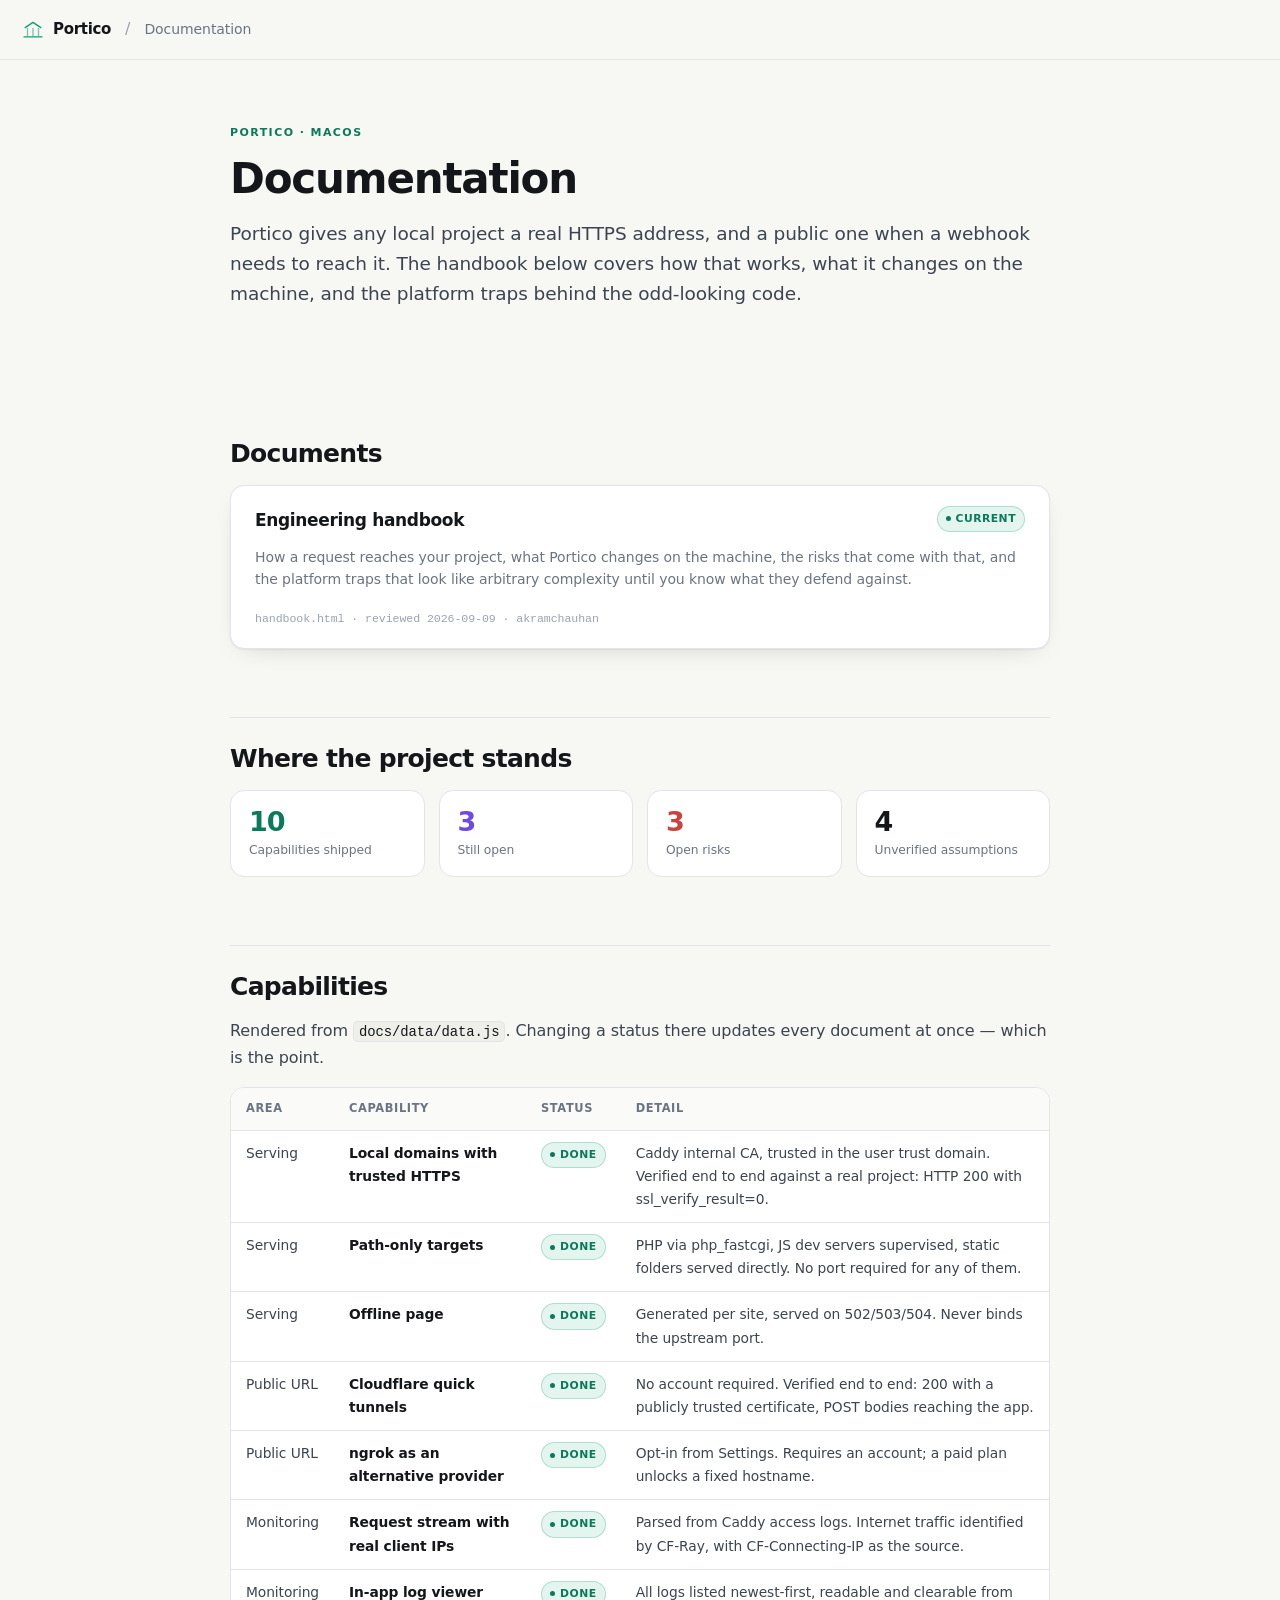
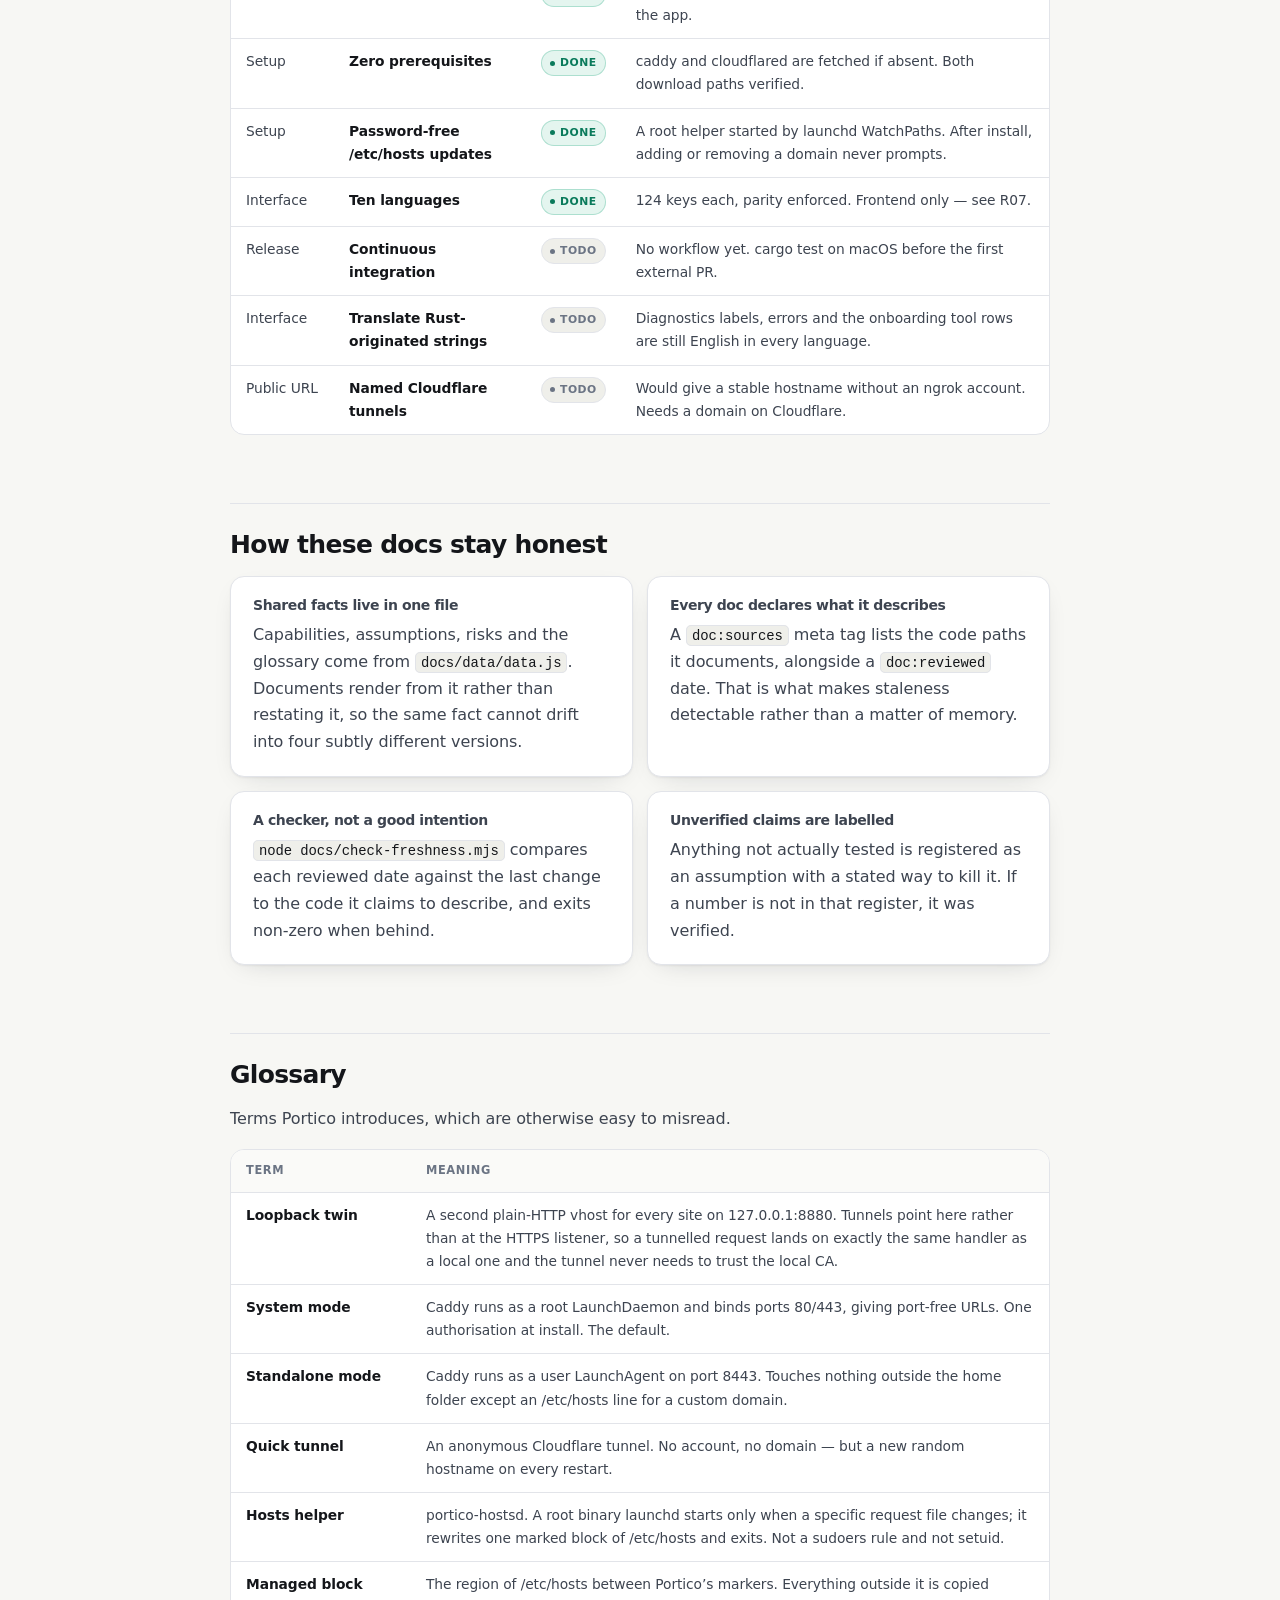
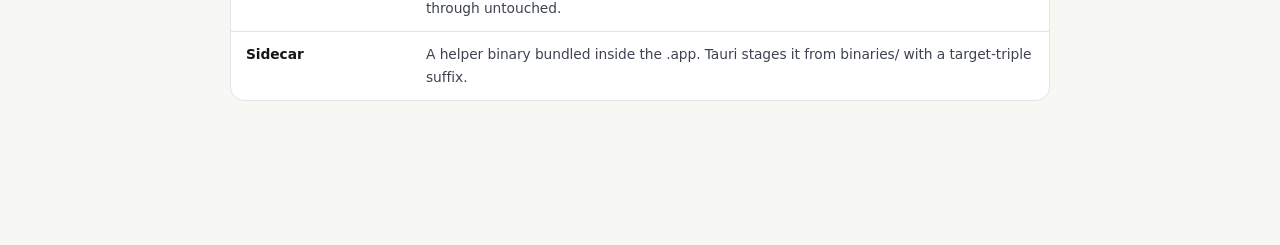
==== docs/index.html @ de944764 "initial commit" ====
<!doctype html>
<html lang="en">
<head>
<meta charset="utf-8">
<meta name="viewport" content="width=device-width, initial-scale=1">
<title>Portico — Documentation</title>
<meta name="doc:status"   content="Current">
<meta name="doc:reviewed" content="2026-09-09">
<meta name="doc:sources"  content="">
<link rel="stylesheet" href="assets/docs.css?v=0.1">
<style>
  .hub { max-width:900px; margin:0 auto; padding:0 40px 120px; }
  .hero { padding:64px 0 40px; }
  .doc-row { display:grid; grid-template-columns:1fr auto; gap:8px 24px; align-items:start;
    background:var(--surface); border:1px solid var(--border); border-radius:var(--radius);
    padding:20px 24px; margin-bottom:12px; text-decoration:none; box-shadow:var(--shadow); transition:.16s; }
  .doc-row:hover { border-color:var(--accent); transform:translateY(-1px); box-shadow:var(--shadow-l); }
  .doc-row .ttl { font-size:17px; font-weight:640; color:var(--ink); letter-spacing:-.02em; }
  .doc-row .bl { font-size:14px; color:var(--muted); margin-top:5px; line-height:1.55; grid-column:1/-1; }
  .doc-row .mt { font-size:11.6px; color:var(--faint); margin-top:10px; grid-column:1/-1; font-family:var(--mono); }
  @media (max-width:700px) { .hub { padding:0 20px 80px; } }
</style>
</head>
<body>

<header class="d-top">
  <a class="d-logo" href="index.html">
    <svg viewBox="0 0 32 32" fill="none" aria-hidden="true">
      <path d="M4 13 16 5l12 8" stroke="var(--accent)" stroke-width="2" stroke-linejoin="round"/>
      <path d="M8 13v12M16 13v12M24 13v12" stroke="var(--accent)" stroke-width="2" opacity=".55"/>
      <path d="M3 26h26" stroke="var(--accent)" stroke-width="2" stroke-linecap="round"/>
    </svg>
    Portico
  </a>
  <span class="sep">/</span><span class="doc-name">Documentation</span>
</header>

<div class="hub">
  <div class="hero">
    <div class="eyebrow">Portico · macOS</div>
    <h1>Documentation</h1>
    <p class="lede">Portico gives any local project a real HTTPS address, and a public one
    when a webhook needs to reach it. The handbook below covers how that works, what it
    changes on the machine, and the platform traps behind the odd-looking code.</p>
  </div>

  <h2 id="docs" style="border:none;padding-top:0">Documents</h2>
  <div id="docList"></div>

  <h2 id="status">Where the project stands</h2>
  <div class="grid c4">
    <div class="stat"><div class="n g" id="sDone">—</div><div class="l">Capabilities shipped</div></div>
    <div class="stat"><div class="n v" id="sTodo">—</div><div class="l">Still open</div></div>
    <div class="stat"><div class="n r" id="sRisk">—</div><div class="l">Open risks</div></div>
    <div class="stat"><div class="n" id="sAssume">—</div><div class="l">Unverified assumptions</div></div>
  </div>

  <h2 id="state">Capabilities</h2>
  <p>Rendered from <code>docs/data/data.js</code>. Changing a status there updates every
  document at once — which is the point.</p>
  <div class="t-scroll"><table id="featTable">
    <thead><tr><th>Area</th><th>Capability</th><th>Status</th><th>Detail</th></tr></thead>
    <tbody></tbody>
  </table></div>

  <h2 id="how">How these docs stay honest</h2>
  <div class="grid c2">
    <div class="d-card"><h4>Shared facts live in one file</h4>
      <p>Capabilities, assumptions, risks and the glossary come from
      <code>docs/data/data.js</code>. Documents render from it rather than restating it, so
      the same fact cannot drift into four subtly different versions.</p></div>
    <div class="d-card"><h4>Every doc declares what it describes</h4>
      <p>A <code>doc:sources</code> meta tag lists the code paths it documents, alongside a
      <code>doc:reviewed</code> date. That is what makes staleness detectable rather than a
      matter of memory.</p></div>
    <div class="d-card"><h4>A checker, not a good intention</h4>
      <p><code>node docs/check-freshness.mjs</code> compares each reviewed date against the
      last change to the code it claims to describe, and exits non-zero when behind.</p></div>
    <div class="d-card"><h4>Unverified claims are labelled</h4>
      <p>Anything not actually tested is registered as an assumption with a stated way to
      kill it. If a number is not in that register, it was verified.</p></div>
  </div>

  <h2 id="glossary">Glossary</h2>
  <p>Terms Portico introduces, which are otherwise easy to misread.</p>
  <div class="t-scroll"><table id="glossTable">
    <thead><tr><th style="width:180px">Term</th><th>Meaning</th></tr></thead>
    <tbody></tbody>
  </table></div>
</div>

<script src="data/data.js?v=0.1"></script>
<script src="assets/docs.js?v=0.1"></script>
<script>
window.DKInit = function () {
  var D = window.DOCS, S = { Draft:'amber', Current:'green', Superseded:'grey' };

  document.getElementById('docList').innerHTML = D.docs.map(function (d) {
    return '<a class="doc-row" href="' + d.file + '">' +
      '<div class="ttl">' + d.title + '</div>' +
      '<span class="badge ' + (S[d.status]||'grey') + ' dot">' + d.status + '</span>' +
      '<div class="bl">' + d.blurb + '</div>' +
      '<div class="mt">' + d.file + ' · reviewed ' + d.updated + ' · ' + d.owner + '</div></a>';
  }).join('');

  var FS = { done:'green', doing:'amber', todo:'grey', blocked:'red' };
  document.querySelector('#featTable tbody').innerHTML = D.features.map(function (f) {
    return '<tr><td>' + f.area + '</td><td><b>' + f.t + '</b></td>' +
      '<td><span class="badge ' + FS[f.s] + ' dot">' + f.s + '</span></td>' +
      '<td>' + f.d + '</td></tr>';
  }).join('');

  document.querySelector('#glossTable tbody').innerHTML = D.glossary.map(function (g) {
    return '<tr><td><b>' + g.t + '</b></td><td>' + g.d + '</td></tr>';
  }).join('');

  document.getElementById('sDone').textContent   = D.features.filter(function (f) { return f.s === 'done'; }).length;
  document.getElementById('sTodo').textContent   = D.features.filter(function (f) { return f.s !== 'done'; }).length;
  document.getElementById('sRisk').textContent   = D.risks.filter(function (r) { return r.status === 'Open'; }).length;
  document.getElementById('sAssume').textContent = D.assumptions.filter(function (a) { return /Unverified/i.test(a.confidence); }).length;
};
</script>
</body>
</html>
---- docs/assets/docs.css ----
/* ==========================================================================
   Living Docs — shared design system (light theme only)
   Rebrand by editing the --accent / --violet tokens below. Nothing else.
   Every document in docs/ inherits this. Author content, not CSS.
   ========================================================================== */

:root {
  color-scheme: light;
  --bg:        #F7F7F4;
  --bg-alt:    #EFEFEA;
  --surface:   #FFFFFF;
  --surface-2: #FAFAF8;
  --ink:       #14161A;
  --ink-2:     #3D4450;
  --muted:     #6B7484;
  --faint:     #9AA2B0;
  --border:    #E2E4E9;
  --border-2:  #CFD3DA;

  --accent:      #0E9E76;
  --accent-ink:  #0A7A5B;
  --accent-wash: #E4F5EF;
  --violet:      #6D4AE0;
  --violet-wash: #EDE8FD;
  --amber:       #B87A0B;
  --amber-wash:  #FBF0DA;
  --danger:      #C7443F;
  --danger-wash: #FBE7E6;
  --blue:        #2A6BC4;
  --blue-wash:   #E5EEFA;

  --c1: #0E9E76; --c2: #6D4AE0; --c3: #2A6BC4; --c4: #B87A0B;
  --c5: #C7443F; --c6: #0E8C99; --c7: #8A5A2B; --c8: #7A8290;

  --radius:   14px;
  --radius-s: 9px;
  --shadow:   0 1px 2px rgba(18,22,30,.05), 0 8px 26px -14px rgba(18,22,30,.22);
  --shadow-l: 0 2px 4px rgba(18,22,30,.05), 0 22px 50px -26px rgba(18,22,30,.32);

  --sans: -apple-system, BlinkMacSystemFont, "SF Pro Text", "Segoe UI", Inter, system-ui, sans-serif;
  --mono: "SF Mono", ui-monospace, "JetBrains Mono", Menlo, Consolas, monospace;

  --sidebar: 268px;
  --measure: 860px;
}

* { box-sizing: border-box; }
html { scroll-behavior: smooth; scroll-padding-top: 90px; -webkit-text-size-adjust: 100%; }
body {
  margin: 0; background: var(--bg); color: var(--ink);
  font-family: var(--sans); font-size: 16px; line-height: 1.68;
  -webkit-font-smoothing: antialiased; letter-spacing: -0.005em;
}
img, svg { max-width: 100%; }
a { color: var(--accent-ink); text-decoration-color: color-mix(in srgb, var(--accent) 40%, transparent); text-underline-offset: 3px; }
a:hover { text-decoration-color: var(--accent); }

/* ---------- Top bar ---------- */
.d-top {
  position: sticky; top: 0; z-index: 60;
  display: flex; align-items: center; gap: 14px;
  padding: 0 22px; height: 60px;
  background: color-mix(in srgb, var(--bg) 86%, transparent);
  backdrop-filter: saturate(180%) blur(14px);
  border-bottom: 1px solid var(--border);
}
.d-logo { display:flex; align-items:center; gap:9px; font-weight:650; letter-spacing:-.02em; font-size:15px; color:var(--ink); text-decoration:none; }
.d-logo svg { width: 22px; height: 22px; display:block; }
.d-top .sep { color: var(--faint); }
.d-top .doc-name { font-size: 14px; color: var(--muted); font-weight: 500; }
.d-top .spacer { flex: 1; }
.d-btn {
  font: inherit; font-size: 12.5px; font-weight: 550;
  padding: 6px 12px; border-radius: 8px; cursor: pointer;
  background: var(--surface); color: var(--ink-2);
  border: 1px solid var(--border); transition: .15s;
  display: inline-flex; align-items: center; gap: 6px;
}
.d-btn:hover { border-color: var(--border-2); color: var(--ink); }

/* ---------- Layout ---------- */
.d-shell { display: grid; grid-template-columns: var(--sidebar) minmax(0,1fr); align-items: start; }
.d-side {
  position: sticky; top: 60px; height: calc(100vh - 60px);
  overflow-y: auto; padding: 26px 14px 60px 22px;
  border-right: 1px solid var(--border);
}
.d-side .toc-h { font-size: 10.5px; font-weight: 700; letter-spacing: .1em; text-transform: uppercase; color: var(--faint); padding: 0 10px 10px; }
.d-side a {
  display: block; padding: 5px 10px; margin-bottom: 1px; border-radius: 7px;
  font-size: 13.2px; line-height: 1.45; color: var(--muted);
  text-decoration: none; border-left: 2px solid transparent; transition: .12s;
}
.d-side a:hover { color: var(--ink); background: var(--bg-alt); }
.d-side a.lvl-3 { padding-left: 22px; font-size: 12.6px; color: var(--faint); }
.d-side a.on { color: var(--accent-ink); background: var(--accent-wash); font-weight: 560; }
.d-main { padding: 0 40px 140px; min-width: 0; }
.d-wrap { max-width: var(--measure); margin: 0 auto; }

/* ---------- Typography ---------- */
h1, h2, h3, h4 { letter-spacing: -0.028em; line-height: 1.2; color: var(--ink); }
h1 { font-size: clamp(30px, 4vw, 42px); font-weight: 700; margin: 0 0 14px; }
h2 {
  font-size: 25px; font-weight: 660; margin: 68px 0 16px;
  padding-top: 26px; border-top: 1px solid var(--border);
}
h2:first-of-type { border-top: none; padding-top: 0; }
h3 { font-size: 17.5px; font-weight: 640; margin: 36px 0 10px; }
h4 { font-size: 14px; font-weight: 660; margin: 24px 0 8px; color: var(--ink-2); }
p { margin: 0 0 16px; color: var(--ink-2); }
ul, ol { margin: 0 0 16px; padding-left: 22px; color: var(--ink-2); }
li { margin-bottom: 7px; }
li::marker { color: var(--faint); }
strong { color: var(--ink); font-weight: 620; }
code {
  font-family: var(--mono); font-size: .87em; padding: 1.5px 5px;
  background: var(--bg-alt); border: 1px solid var(--border);
  border-radius: 5px; color: var(--ink);
}
pre {
  font-family: var(--mono); font-size: 12.6px; line-height: 1.6;
  background: var(--surface-2); border: 1px solid var(--border);
  border-radius: var(--radius-s); padding: 14px 16px; overflow-x: auto; margin: 0 0 20px;
}
pre code { background: none; border: none; padding: 0; font-size: inherit; }
.lede { font-size: 18.5px; line-height: 1.62; color: var(--ink-2); margin-bottom: 22px; }
.eyebrow { font-size: 11px; font-weight: 700; letter-spacing: .13em; text-transform: uppercase; color: var(--accent-ink); margin-bottom: 12px; }

/* ---------- Doc header ---------- */
.d-head { padding: 52px 0 30px; }
.d-meta { display: flex; flex-wrap: wrap; gap: 8px 20px; padding: 14px 0 0; margin-top: 22px; border-top: 1px solid var(--border); font-size: 12.5px; color: var(--muted); }
.d-meta b { color: var(--ink-2); font-weight: 560; }

/* ---------- Badges ---------- */
.badge {
  display: inline-flex; align-items: center; gap: 5px; vertical-align: middle;
  font-size: 10.8px; font-weight: 640; letter-spacing: .045em; text-transform: uppercase;
  padding: 3px 8px; border-radius: 100px; border: 1px solid transparent; white-space: nowrap;
}
.badge.dot::before { content:""; width:5px; height:5px; border-radius:50%; background: currentColor; }
.badge.green  { background: var(--accent-wash); color: var(--accent-ink); border-color: color-mix(in srgb, var(--accent) 26%, transparent); }
.badge.violet { background: var(--violet-wash); color: var(--violet); border-color: color-mix(in srgb, var(--violet) 26%, transparent); }
.badge.amber  { background: var(--amber-wash);  color: var(--amber);  border-color: color-mix(in srgb, var(--amber) 26%, transparent); }
.badge.red    { background: var(--danger-wash); color: var(--danger); border-color: color-mix(in srgb, var(--danger) 26%, transparent); }
.badge.blue   { background: var(--blue-wash);   color: var(--blue);   border-color: color-mix(in srgb, var(--blue) 26%, transparent); }
.badge.grey   { background: var(--bg-alt); color: var(--muted); border-color: var(--border); }

/* ---------- Cards & grids ---------- */
.d-card { background: var(--surface); border: 1px solid var(--border); border-radius: var(--radius); padding: 20px 22px; box-shadow: var(--shadow); }
.d-card h4 { margin-top: 0; }
.d-card > :last-child { margin-bottom: 0; }
.grid { display: grid; gap: 14px; margin: 0 0 22px; }
.grid.c2 { grid-template-columns: repeat(2, minmax(0,1fr)); }
.grid.c3 { grid-template-columns: repeat(3, minmax(0,1fr)); }
.grid.c4 { grid-template-columns: repeat(4, minmax(0,1fr)); }
@media (max-width: 1180px) { .grid.c4 { grid-template-columns: repeat(2,minmax(0,1fr)); } }
@media (max-width: 900px)  { .grid.c2, .grid.c3 { grid-template-columns: 1fr; } }

/* ---------- Stat tiles ---------- */
.stat { background: var(--surface); border: 1px solid var(--border); border-radius: var(--radius); padding: 16px 18px; }
.stat .n { font-size: 27px; font-weight: 680; letter-spacing: -.035em; line-height: 1.1; color: var(--ink); font-variant-numeric: tabular-nums; white-space: nowrap; }
.stat .n.g { color: var(--accent-ink); } .stat .n.v { color: var(--violet); } .stat .n.r { color: var(--danger); } .stat .n.a { color: var(--amber); }
.stat .l { font-size: 12.3px; color: var(--muted); margin-top: 5px; line-height: 1.45; }

/* ---------- Callouts ---------- */
.note {
  display: grid; grid-template-columns: 22px 1fr; gap: 12px;
  padding: 15px 18px; margin: 0 0 22px;
  border-radius: var(--radius-s); border: 1px solid var(--border);
  background: var(--surface-2); font-size: 14.6px;
}
.note > svg { width: 18px; height: 18px; margin-top: 3px; }
.note > div > :last-child { margin-bottom: 0; }
.note p { font-size: 14.6px; }
.note .t { font-weight: 640; color: var(--ink); display: block; margin-bottom: 3px; }
.note.info   { background: var(--blue-wash);   border-color: color-mix(in srgb, var(--blue) 24%, transparent);   color: var(--ink-2); }
.note.info > svg { color: var(--blue); }
.note.warn   { background: var(--amber-wash);  border-color: color-mix(in srgb, var(--amber) 26%, transparent); }
.note.warn > svg { color: var(--amber); }
.note.risk   { background: var(--danger-wash); border-color: color-mix(in srgb, var(--danger) 26%, transparent); }
.note.risk > svg { color: var(--danger); }
.note.good   { background: var(--accent-wash); border-color: color-mix(in srgb, var(--accent) 26%, transparent); }
.note.good > svg { color: var(--accent-ink); }
.note.assume { background: var(--violet-wash); border-color: color-mix(in srgb, var(--violet) 26%, transparent); }
.note.assume > svg { color: var(--violet); }

/* ---------- Tables ---------- */
.t-scroll { overflow-x: auto; margin: 0 0 24px; border: 1px solid var(--border); border-radius: var(--radius); background: var(--surface); }
table { border-collapse: collapse; width: 100%; font-size: 13.8px; }
thead th {
  text-align: left; font-weight: 640; font-size: 11.4px; letter-spacing: .055em;
  text-transform: uppercase; color: var(--muted); padding: 11px 15px;
  background: var(--surface-2); border-bottom: 1px solid var(--border); white-space: nowrap;
}
tbody td { padding: 11px 15px; border-bottom: 1px solid var(--border); color: var(--ink-2); vertical-align: top; }
tbody tr:last-child td { border-bottom: none; }
tbody tr:hover td { background: var(--surface-2); }
td.num, th.num { text-align: right; font-variant-numeric: tabular-nums; font-family: var(--mono); font-size: 12.6px; }
td b, th b { color: var(--ink); }
.yes { color: var(--accent-ink); font-weight: 640; }
.no  { color: var(--faint); }
.part{ color: var(--amber); font-weight: 560; }

/* ---------- Figures ---------- */
figure { margin: 0 0 26px; background: var(--surface); border: 1px solid var(--border); border-radius: var(--radius); padding: 22px; box-shadow: var(--shadow); }
figure > svg, figure > .fig-body > svg { display: block; width: 100%; height: auto; }
figcaption { margin-top: 16px; padding-top: 13px; border-top: 1px solid var(--border); font-size: 12.6px; color: var(--muted); line-height: 1.55; }
figcaption b { color: var(--ink-2); font-weight: 600; }
.fig-t { font-size: 13px; font-weight: 640; color: var(--ink); margin-bottom: 14px; letter-spacing: -.01em; }

/* ---------- Details / accordions ---------- */
details { background: var(--surface); border: 1px solid var(--border); border-radius: var(--radius-s); margin-bottom: 10px; overflow: hidden; }
details[open] { box-shadow: var(--shadow); }
summary { cursor: pointer; padding: 13px 18px; font-weight: 580; font-size: 14.4px; color: var(--ink); list-style: none; display: flex; align-items: center; gap: 10px; }
summary::-webkit-details-marker { display: none; }
summary::before { content: "›"; font-size: 17px; color: var(--faint); transition: transform .18s; display: inline-block; width: 10px; }
details[open] summary::before { transform: rotate(90deg); }
details[open] summary { border-bottom: 1px solid var(--border); background: var(--surface-2); }
.d-body { padding: 18px; }
.d-body > :last-child { margin-bottom: 0; }
summary .badge { margin-left: auto; }

/* ---------- Tabs ---------- */
.tabs { margin: 0 0 24px; }
.tabs-nav { display: flex; gap: 4px; border-bottom: 1px solid var(--border); margin-bottom: 20px; overflow-x: auto; }
.tabs-nav button {
  font: inherit; font-size: 13.4px; font-weight: 560; cursor: pointer;
  background: none; border: none; border-bottom: 2px solid transparent;
  padding: 9px 13px; color: var(--muted); white-space: nowrap; margin-bottom: -1px; transition: .14s;
}
.tabs-nav button:hover { color: var(--ink); }
.tabs-nav button[aria-selected="true"] { color: var(--accent-ink); border-bottom-color: var(--accent); }
.tab-panel[hidden] { display: none !important; }

/* ---------- Interactive controls ---------- */
.ctl { display: grid; grid-template-columns: 1fr auto; gap: 4px 14px; align-items: center; margin-bottom: 14px; }
.ctl label { font-size: 13px; color: var(--ink-2); font-weight: 550; }
.ctl output { font-family: var(--mono); font-size: 13px; font-weight: 600; color: var(--accent-ink); font-variant-numeric: tabular-nums; }
.ctl input[type=range] { grid-column: 1 / -1; width: 100%; accent-color: var(--accent); height: 20px; }

/* ---------- Misc ---------- */
.pill-row { display: flex; flex-wrap: wrap; gap: 7px; margin: 0 0 20px; }
.kv { display: grid; grid-template-columns: 155px 1fr; gap: 7px 16px; font-size: 14px; margin-bottom: 20px; }
.kv dt { color: var(--muted); font-size: 13px; }
.kv dd { margin: 0; color: var(--ink-2); }
hr { border: none; border-top: 1px solid var(--border); margin: 36px 0; }
.footnote { font-size: 12.6px; color: var(--muted); }
.anchor { color: var(--faint); text-decoration: none; opacity: 0; margin-left: 8px; font-weight: 400; }
h2:hover .anchor, h3:hover .anchor { opacity: 1; }

@media (max-width: 1000px) {
  .d-shell { grid-template-columns: 1fr; }
  .d-side { display: none; }
  .d-main { padding: 0 20px 100px; }
}

/* ---------- Print ---------- */
@media print {
  :root { --bg:#fff; --surface:#fff; --surface-2:#fff; --ink:#000; --ink-2:#222; }
  .d-top, .d-side, .d-btn { display: none !important; }
  .d-shell { grid-template-columns: 1fr; }
  .d-main { padding: 0; }
  h2 { page-break-after: avoid; break-after: avoid; }
  figure, .d-card, table { page-break-inside: avoid; break-inside: avoid; }
  details { border: none; } details > div { display: block !important; }
}
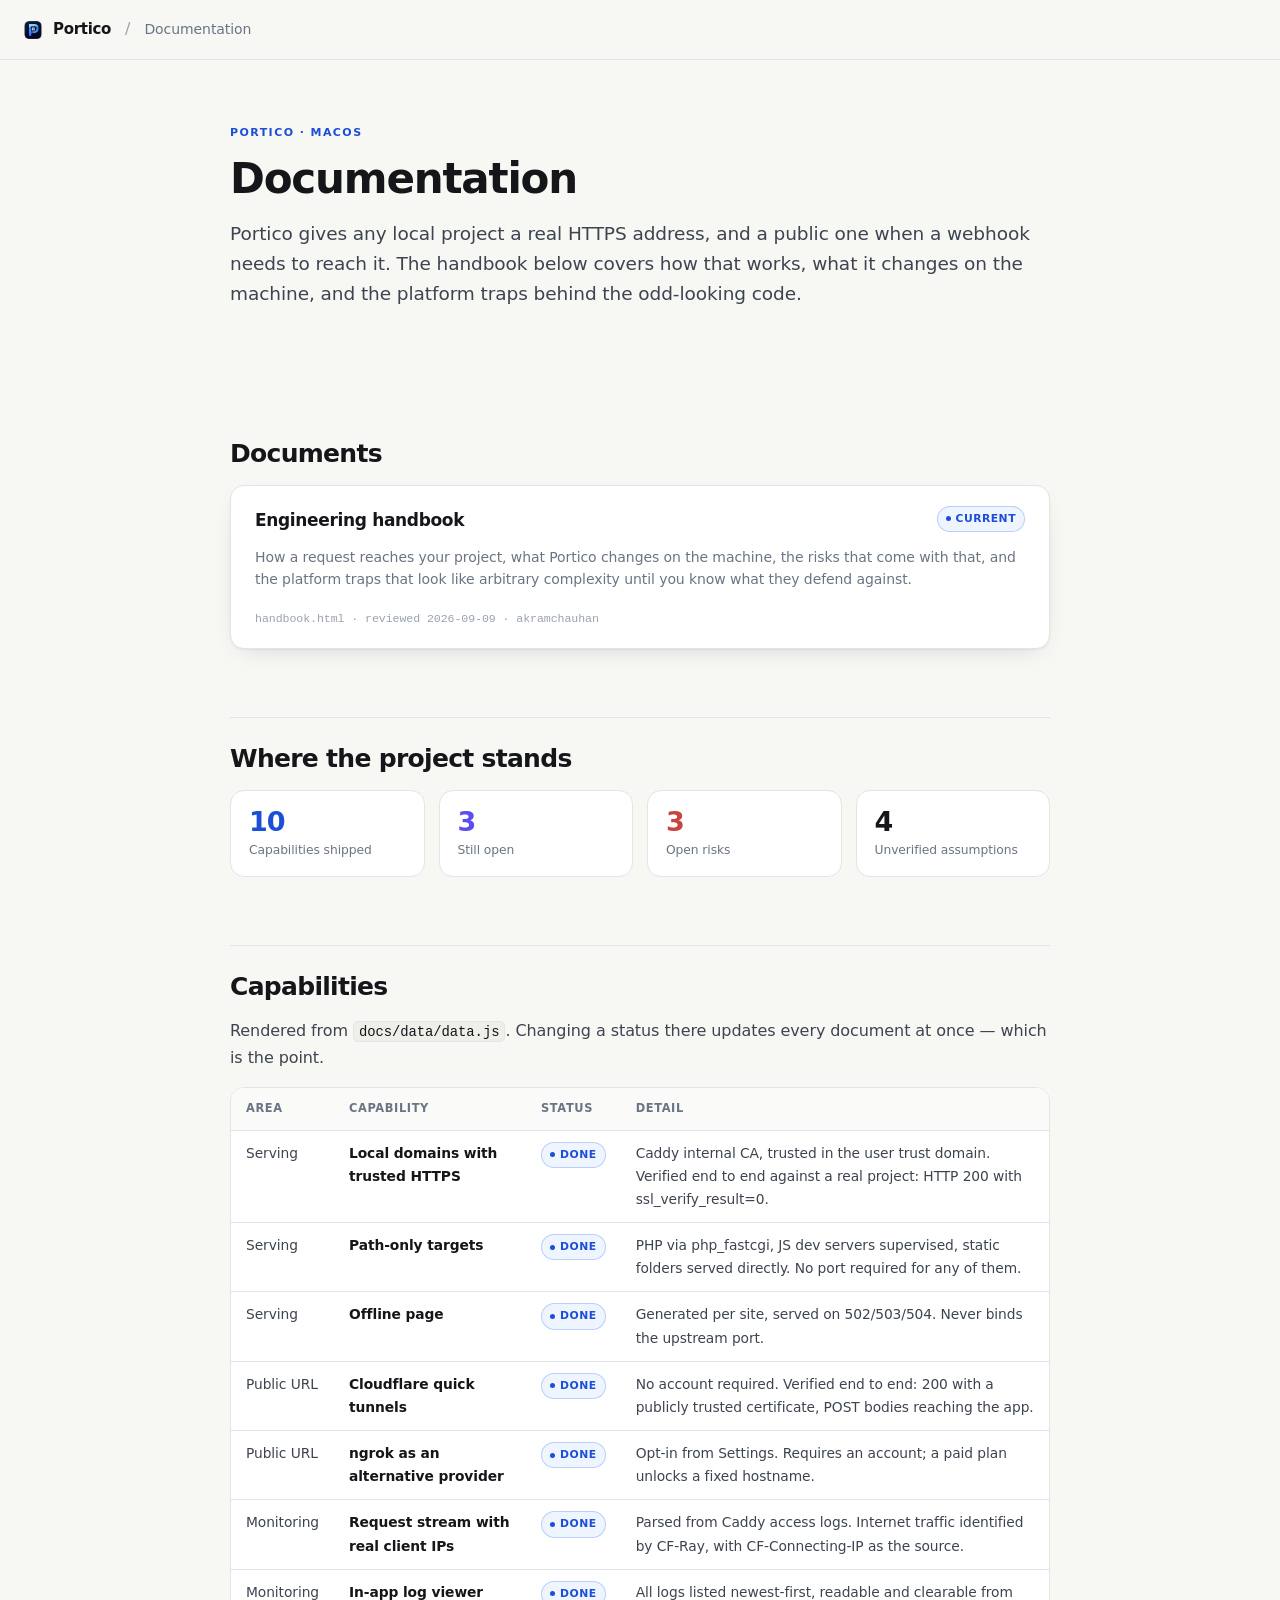
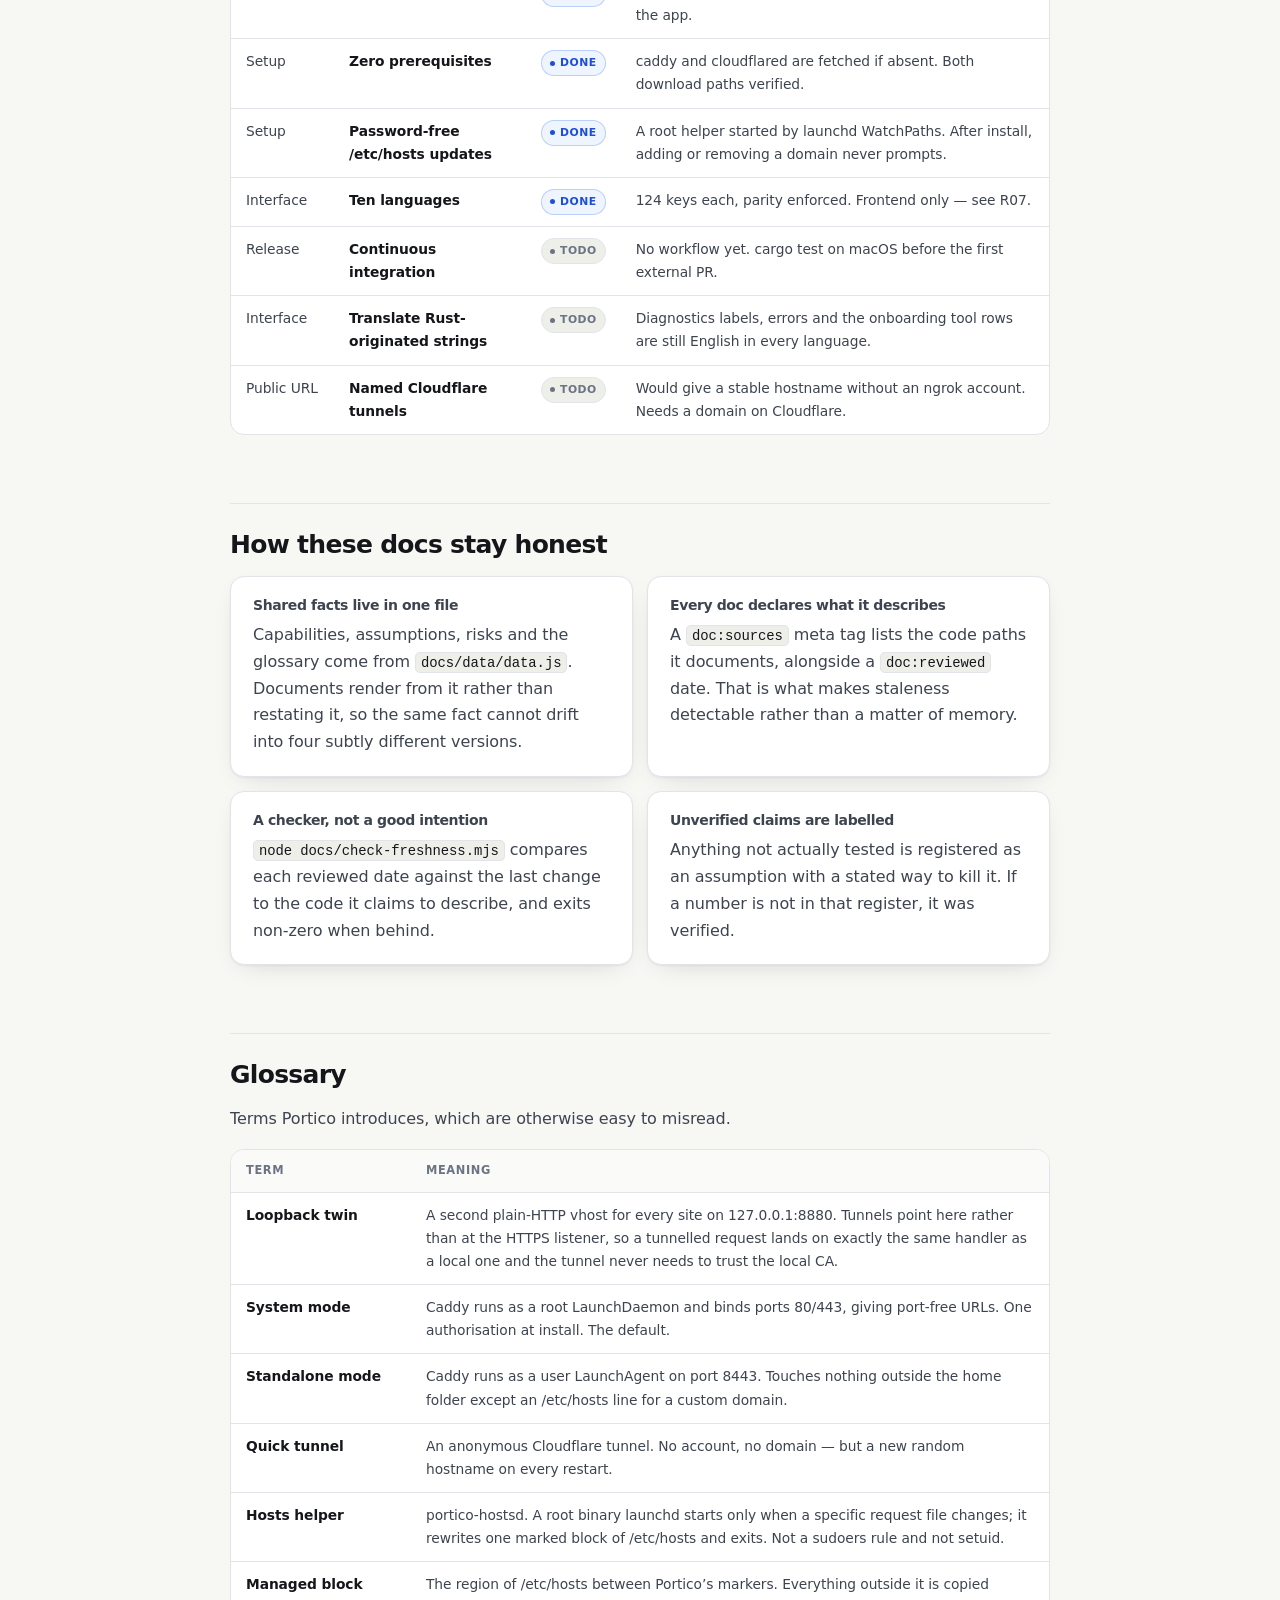
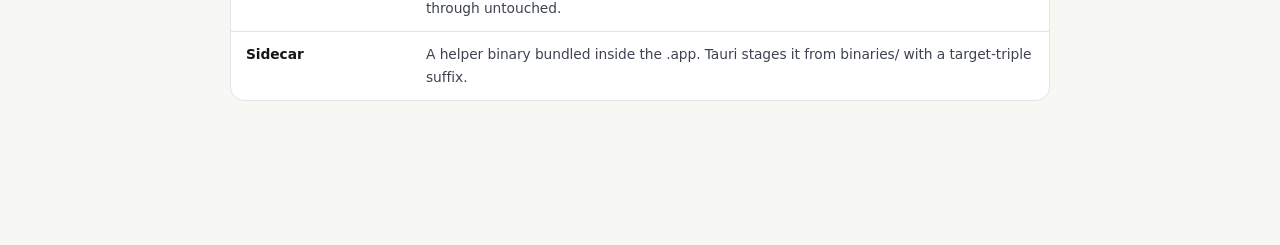
==== commit 5d65c4f4: "use new app icon" ====
--- a/docs/index.html
+++ b/docs/index.html
@@ -7,7 +7,7 @@
 <meta name="doc:status"   content="Current">
 <meta name="doc:reviewed" content="2026-09-09">
 <meta name="doc:sources"  content="">
-<link rel="stylesheet" href="assets/docs.css?v=0.1">
+<link rel="stylesheet" href="assets/docs.css?v=0.2">
 <style>
   .hub { max-width:900px; margin:0 auto; padding:0 40px 120px; }
   .hero { padding:64px 0 40px; }
@@ -25,11 +25,7 @@
 
 <header class="d-top">
   <a class="d-logo" href="index.html">
-    <svg viewBox="0 0 32 32" fill="none" aria-hidden="true">
-      <path d="M4 13 16 5l12 8" stroke="var(--accent)" stroke-width="2" stroke-linejoin="round"/>
-      <path d="M8 13v12M16 13v12M24 13v12" stroke="var(--accent)" stroke-width="2" opacity=".55"/>
-      <path d="M3 26h26" stroke="var(--accent)" stroke-width="2" stroke-linecap="round"/>
-    </svg>
+    <img src="assets/logo.png?v=0.2" alt="" width="22" height="22" style="display:block">
     Portico
   </a>
   <span class="sep">/</span><span class="doc-name">Documentation</span>
@@ -89,8 +85,8 @@
   </table></div>
 </div>
 
-<script src="data/data.js?v=0.1"></script>
-<script src="assets/docs.js?v=0.1"></script>
+<script src="data/data.js?v=0.2"></script>
+<script src="assets/docs.js?v=0.2"></script>
 <script>
 window.DKInit = function () {
   var D = window.DOCS, S = { Draft:'amber', Current:'green', Superseded:'grey' };
--- a/docs/assets/docs.css
+++ b/docs/assets/docs.css
@@ -17,11 +17,11 @@
   --border:    #E2E4E9;
   --border-2:  #CFD3DA;
 
-  --accent:      #0E9E76;
-  --accent-ink:  #0A7A5B;
-  --accent-wash: #E4F5EF;
-  --violet:      #6D4AE0;
-  --violet-wash: #EDE8FD;
+  --accent:      #2563eb;
+  --accent-ink:  #1d4ed8;
+  --accent-wash: #eff5ff;
+  --violet:      #5b4bf0;
+  --violet-wash: #f0eeff;
   --amber:       #B87A0B;
   --amber-wash:  #FBF0DA;
   --danger:      #C7443F;
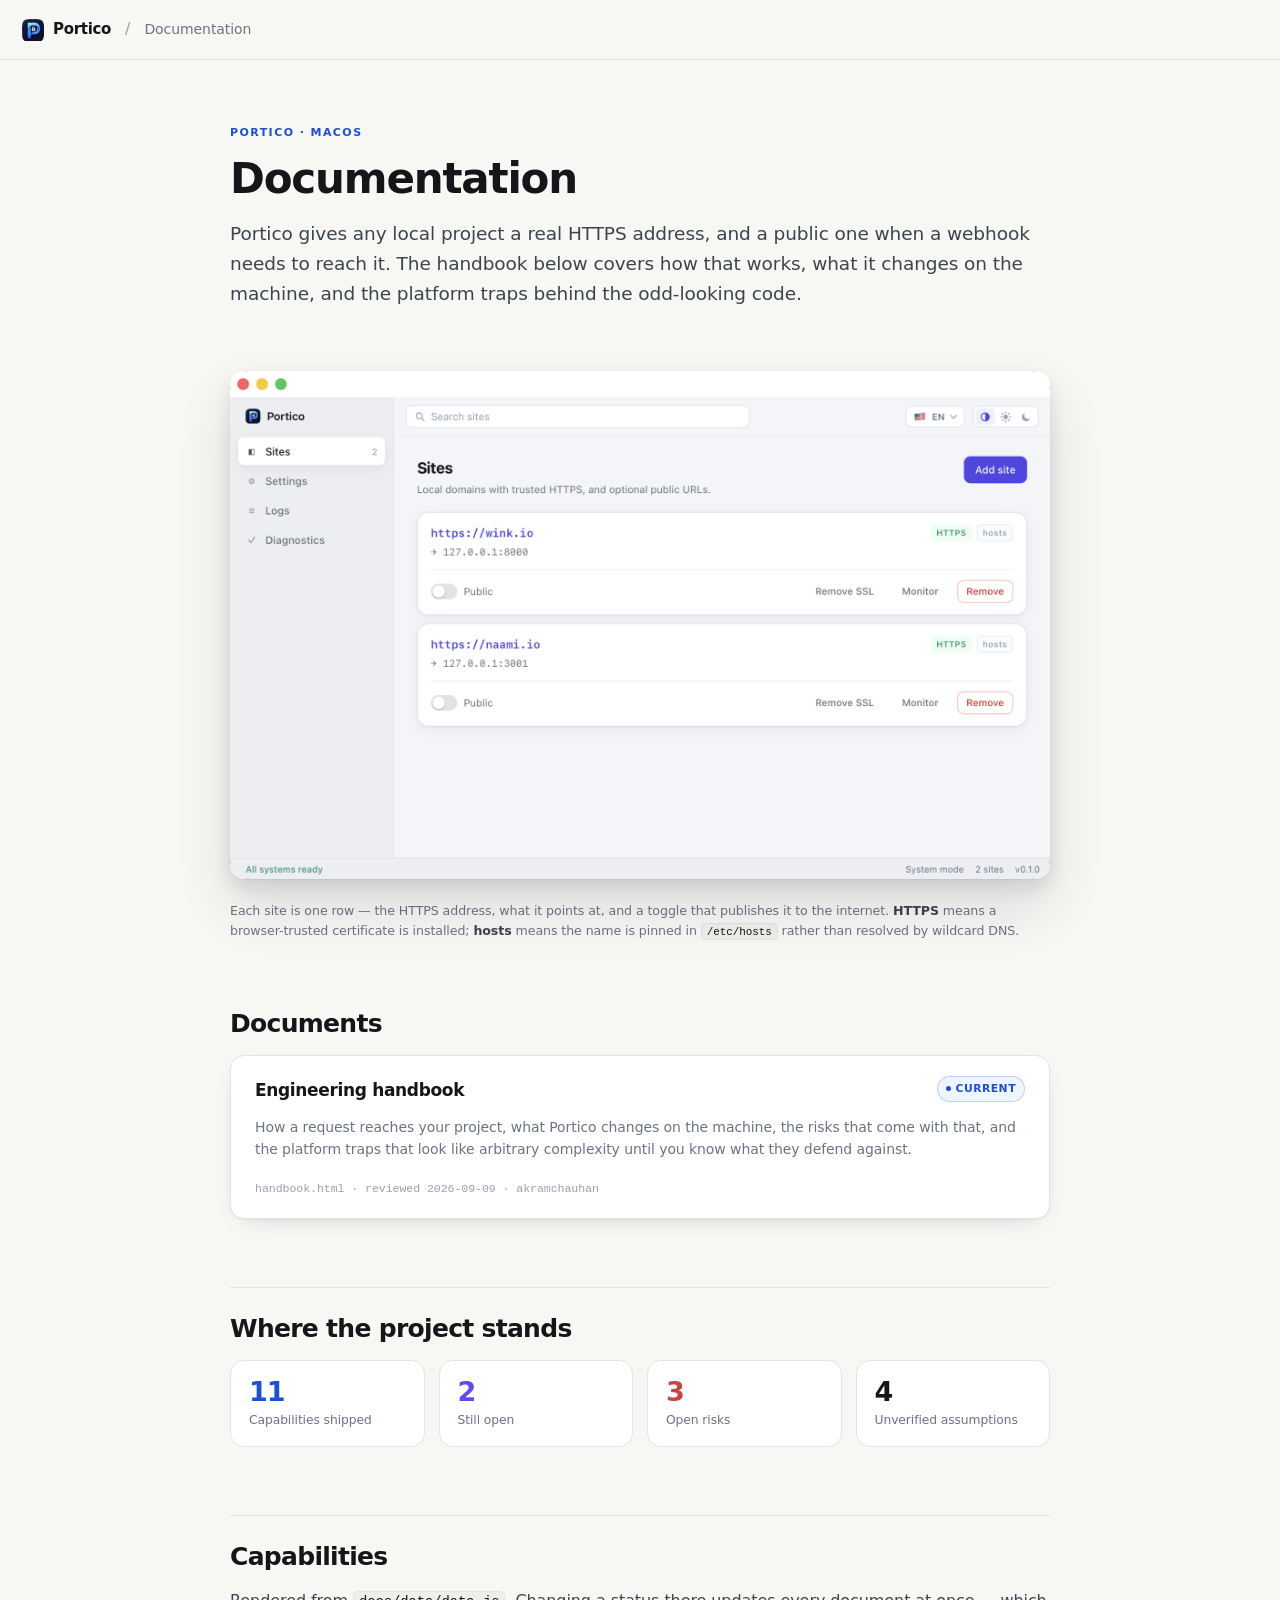
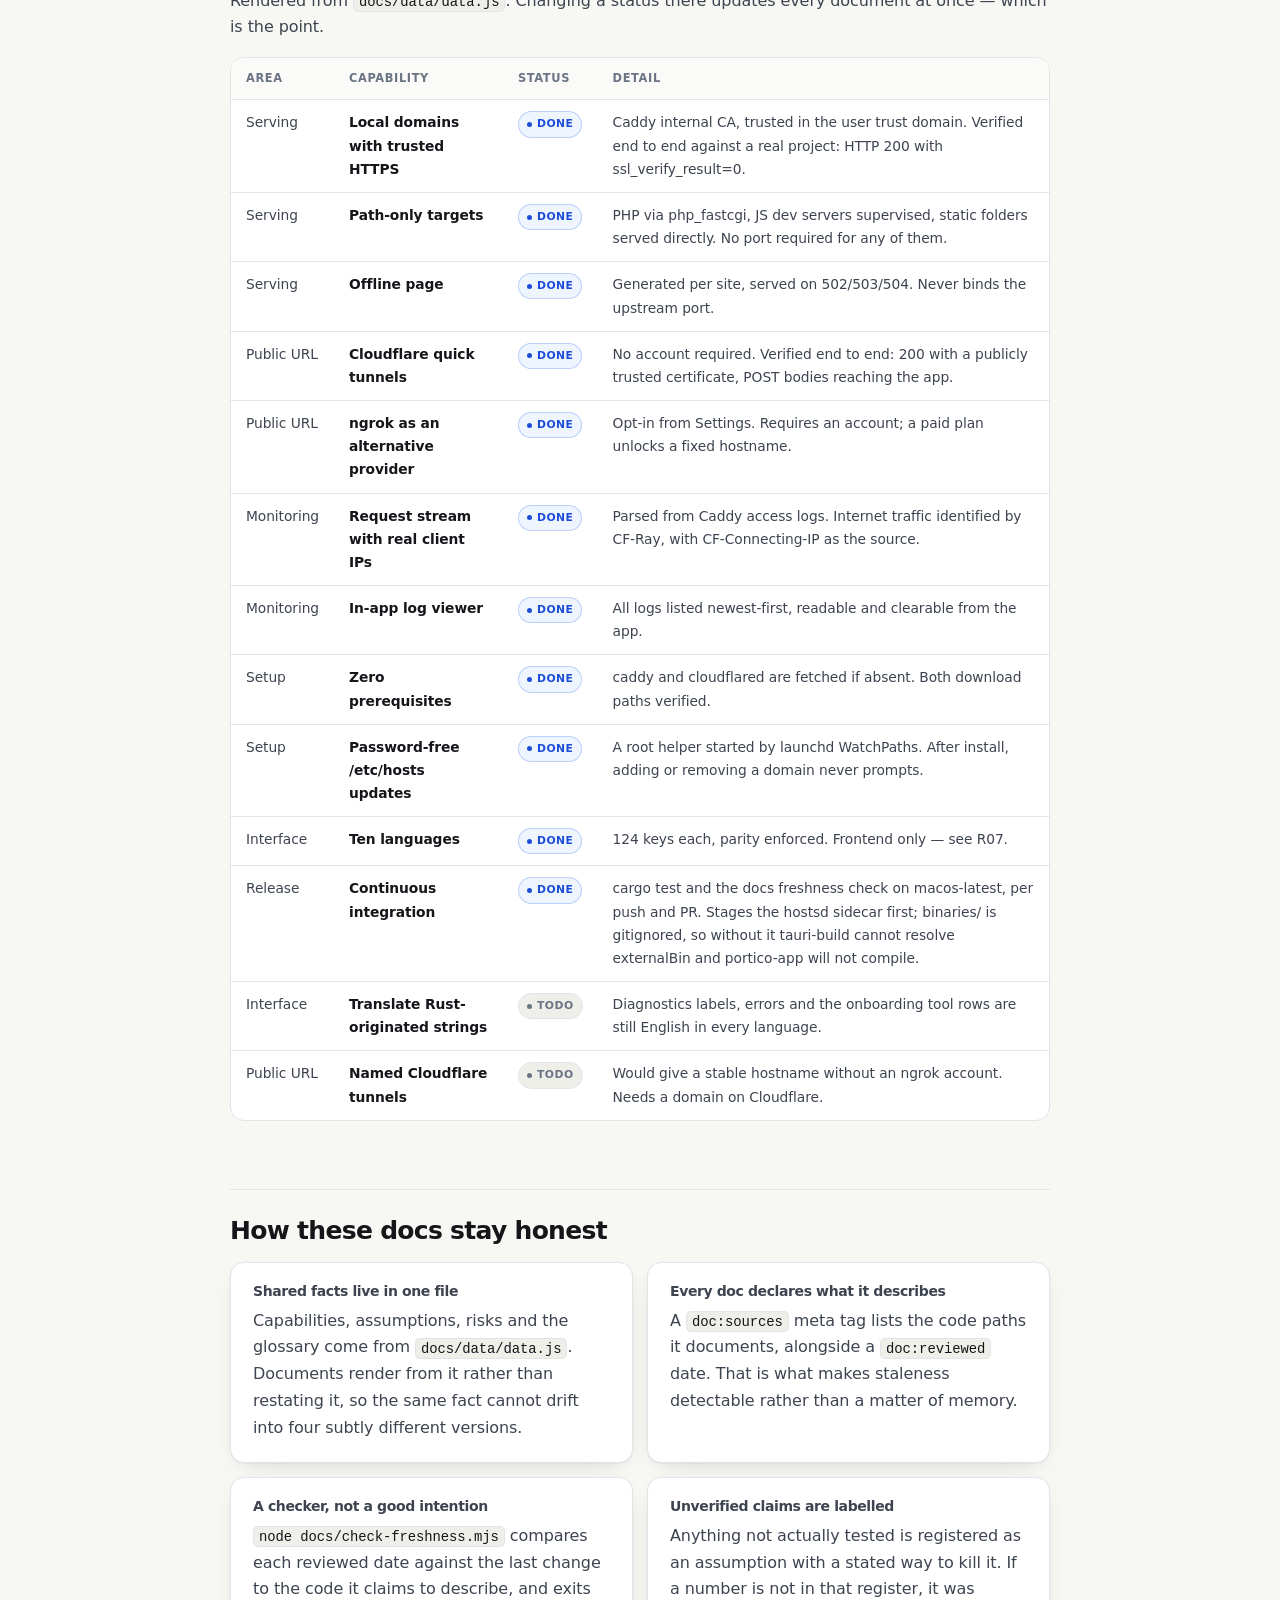
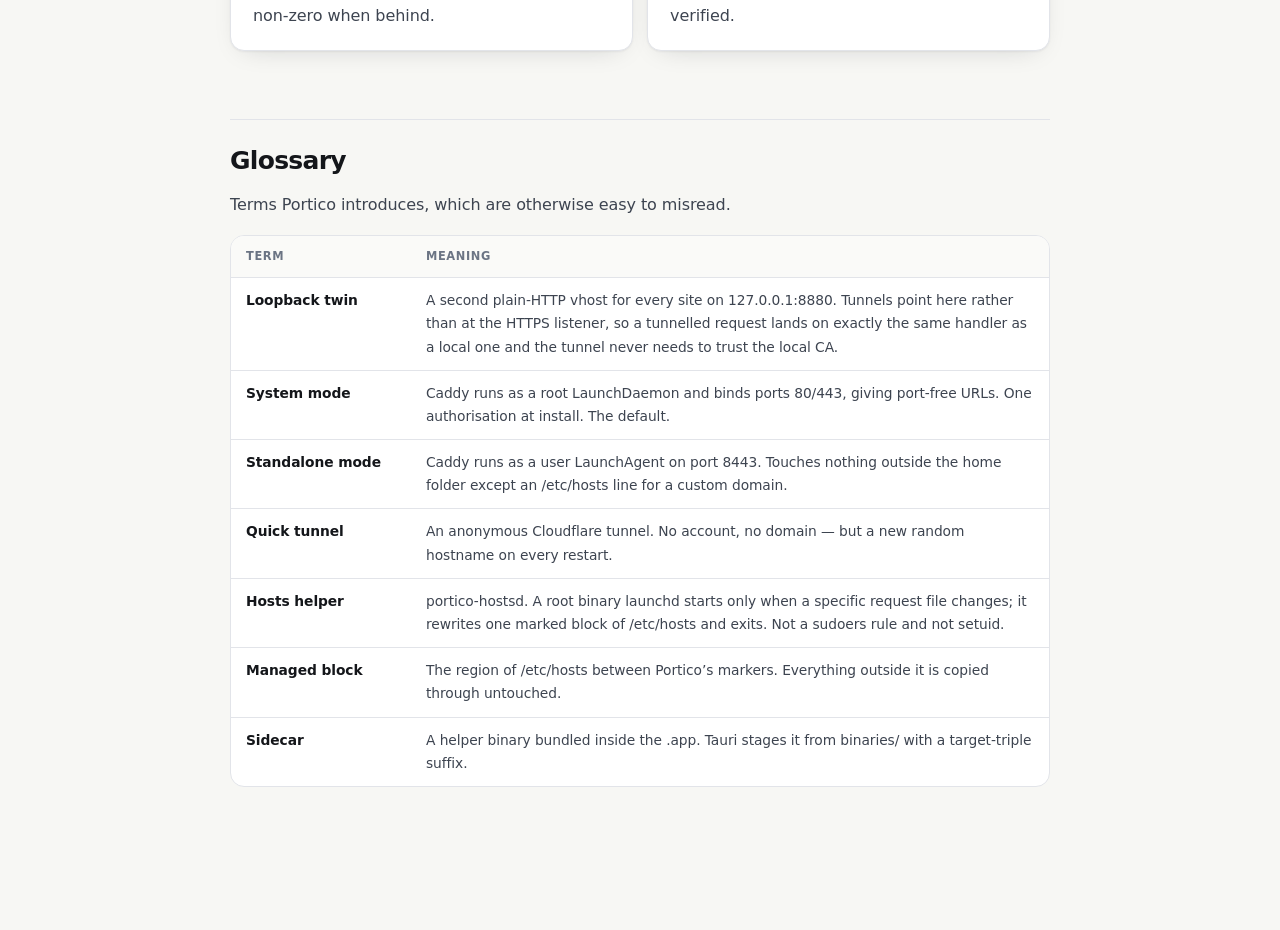
==== commit ee8b6be4: "add app screenshot to docs" ====
--- a/docs/index.html
+++ b/docs/index.html
@@ -7,7 +7,7 @@
 <meta name="doc:status"   content="Current">
 <meta name="doc:reviewed" content="2026-09-09">
 <meta name="doc:sources"  content="">
-<link rel="stylesheet" href="assets/docs.css?v=0.2">
+<link rel="stylesheet" href="assets/docs.css?v=0.3">
 <style>
   .hub { max-width:900px; margin:0 auto; padding:0 40px 120px; }
   .hero { padding:64px 0 40px; }
@@ -25,7 +25,7 @@
 
 <header class="d-top">
   <a class="d-logo" href="index.html">
-    <img src="assets/logo.png?v=0.2" alt="" width="22" height="22" style="display:block">
+    <img src="assets/logo.png?v=0.3" alt="" width="22" height="22" style="display:block">
     Portico
   </a>
   <span class="sep">/</span><span class="doc-name">Documentation</span>
@@ -39,6 +39,20 @@
     when a webhook needs to reach it. The handbook below covers how that works, what it
     changes on the machine, and the platform traps behind the odd-looking code.</p>
   </div>
+
+  <figure class="shot">
+    <div class="shot-frame">
+    <img src="assets/screenshot-sites.png?v=0.3" width="1800" height="1116"
+         alt="Portico's Sites view. A sidebar lists Sites, Settings, Logs and Diagnostics.
+              Two rows show https://wink.io pointing at 127.0.0.1:8000 and https://naami.io
+              at 127.0.0.1:3001, each badged HTTPS and hosts, each with a Public toggle.
+              The status bar reads: all systems ready, System mode, 2 sites.">
+    </div>
+    <figcaption>Each site is one row — the HTTPS address, what it points at, and a toggle
+    that publishes it to the internet. <b>HTTPS</b> means a browser-trusted certificate is
+    installed; <b>hosts</b> means the name is pinned in <code>/etc/hosts</code> rather than
+    resolved by wildcard DNS.</figcaption>
+  </figure>
 
   <h2 id="docs" style="border:none;padding-top:0">Documents</h2>
   <div id="docList"></div>
@@ -85,8 +99,8 @@
   </table></div>
 </div>
 
-<script src="data/data.js?v=0.2"></script>
-<script src="assets/docs.js?v=0.2"></script>
+<script src="data/data.js?v=0.3"></script>
+<script src="assets/docs.js?v=0.3"></script>
 <script>
 window.DKInit = function () {
   var D = window.DOCS, S = { Draft:'amber', Current:'green', Superseded:'grey' };
--- a/docs/assets/docs.css
+++ b/docs/assets/docs.css
@@ -206,6 +206,62 @@
 figure > svg, figure > .fig-body > svg { display: block; width: 100%; height: auto; }
 figcaption { margin-top: 16px; padding-top: 13px; border-top: 1px solid var(--border); font-size: 12.6px; color: var(--muted); line-height: 1.55; }
 figcaption b { color: var(--ink-2); font-weight: 600; }
+
+/* Product screenshots.
+   The PNG is a clean opaque rectangle — the desktop that bled into the window's
+   rounded corners is repainted out — so the radius and shadow live here.
+
+   The frame is flat at rest and tilts toward the pointer on hover. The glare
+   lives inside the transformed element: an overlay on the figure would stay
+   flat while the image turned, which is what gives a fake 3D away. */
+figure.shot {
+  background: none; border: 0; box-shadow: none; padding: 0;
+  perspective: 1500px; perspective-origin: 50% 40%;
+}
+.shot-frame {
+  position: relative;
+  border-radius: 14px;
+  transform-style: preserve-3d;
+  /* Flat and square at rest — the tilt is a response to the pointer, not the
+     default state, so the shot still reads as a plain screenshot on arrival. */
+  transform: none;
+  transition: transform .55s cubic-bezier(.22,.61,.36,1),
+              box-shadow .55s cubic-bezier(.22,.61,.36,1);
+  box-shadow: 0 1px 2px rgba(15, 23, 42, .06),
+              0 8px 20px rgba(15, 23, 42, .10),
+              0 28px 56px rgba(15, 23, 42, .12);
+  will-change: transform;
+}
+.shot-frame img { display: block; width: 100%; height: auto; border-radius: inherit; }
+
+/* Pointer highlight. Positioned from --mx/--my, which the script updates. */
+.shot-frame::after {
+  content: ""; position: absolute; inset: 0;
+  border-radius: inherit; pointer-events: none;
+  background: radial-gradient(38% 55% at var(--mx, 50%) var(--my, 0%),
+              rgba(255,255,255,.55), rgba(255,255,255,0) 70%);
+  opacity: 0; transition: opacity .4s ease;
+}
+figure.shot.tracking .shot-frame {
+  transition-duration: .12s;
+  box-shadow: 0 2px 6px rgba(15, 23, 42, .07),
+              18px 28px 44px rgba(15, 23, 42, .14),
+              48px 74px 110px rgba(15, 23, 42, .16);
+}
+figure.shot.tracking .shot-frame::after { opacity: 1; }
+
+/* A tilted screenshot is decoration; anyone who has asked for less motion gets
+   the image flat and still. */
+@media (prefers-reduced-motion: reduce) {
+  .shot-frame, figure.shot.tracking .shot-frame {
+    transform: none; transition: none;
+    box-shadow: 0 1px 2px rgba(15, 23, 42, .06),
+                0 8px 20px rgba(15, 23, 42, .10),
+                0 28px 56px rgba(15, 23, 42, .12);
+  }
+  .shot-frame::after { display: none; }
+}
+figure.shot figcaption { border-top: 0; padding-top: 0; margin-top: 22px; }
 .fig-t { font-size: 13px; font-weight: 640; color: var(--ink); margin-bottom: 14px; letter-spacing: -.01em; }
 
 /* ---------- Details / accordions ---------- */
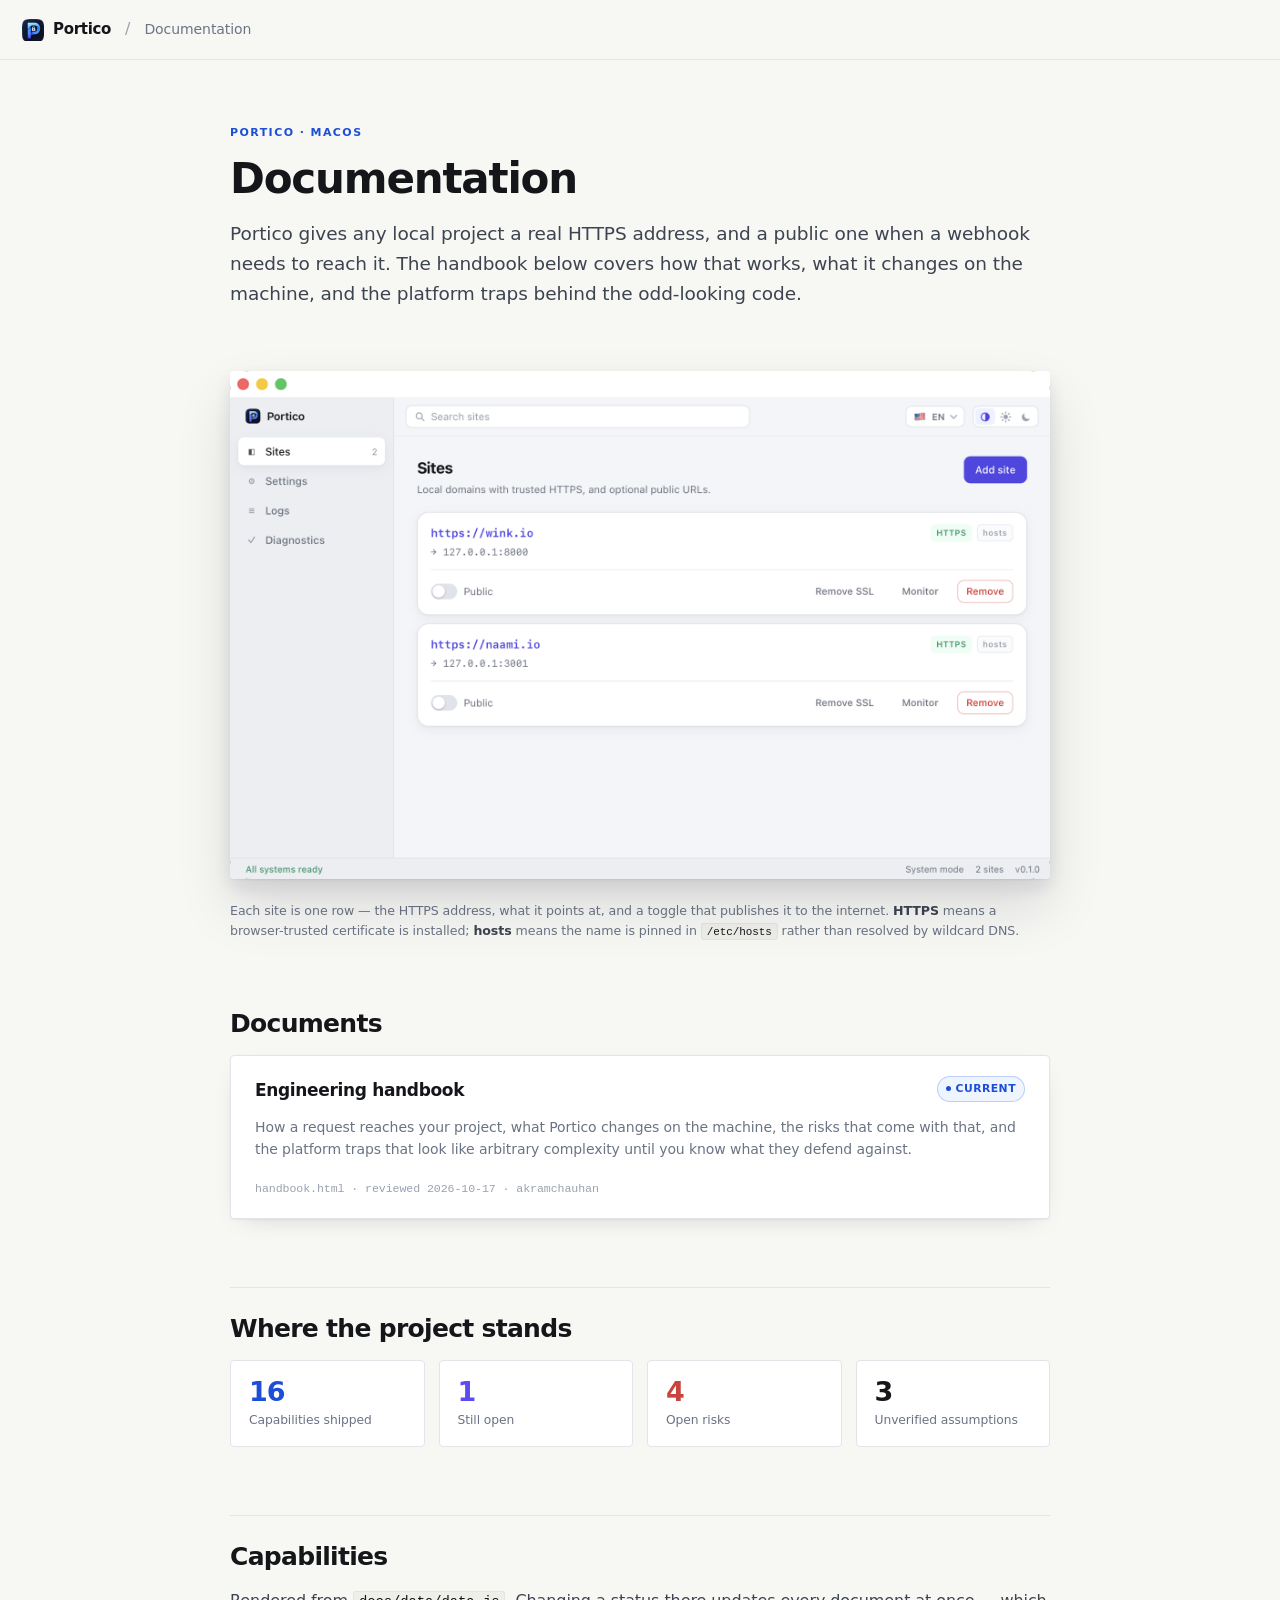
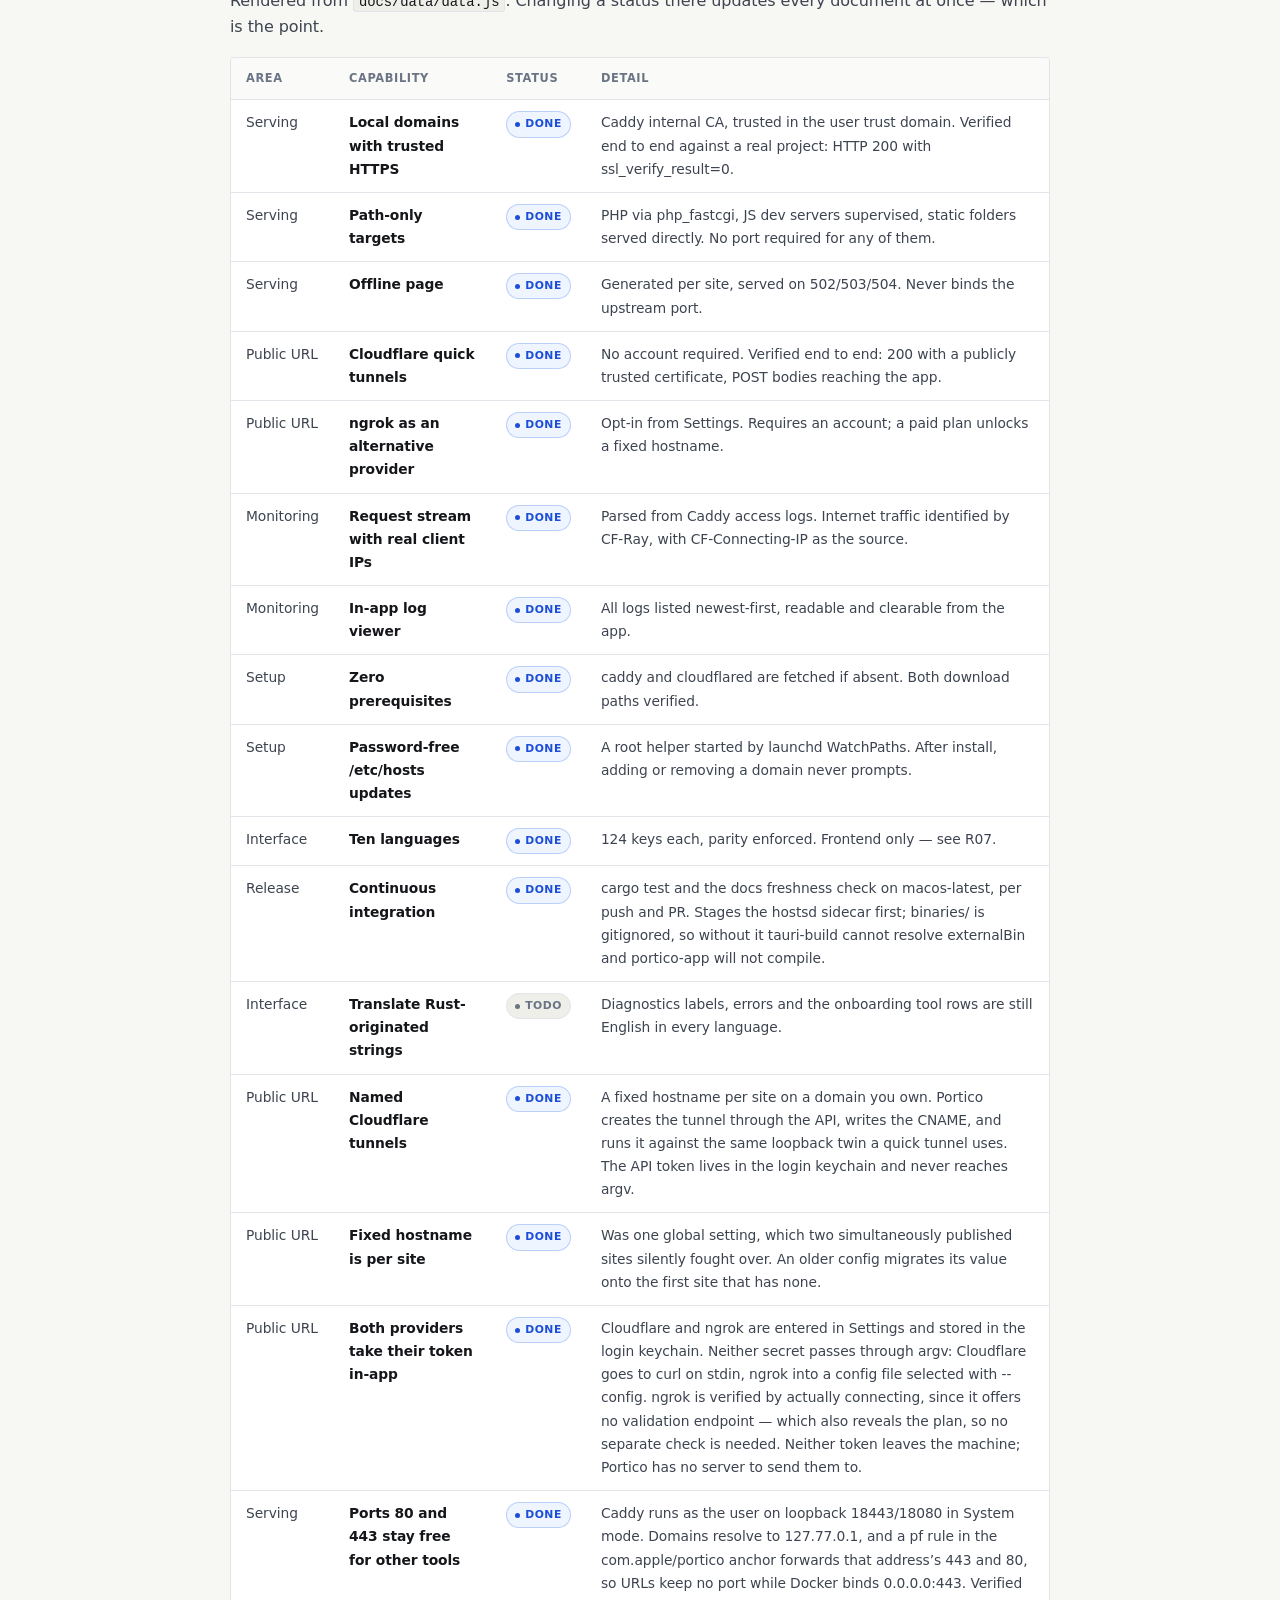
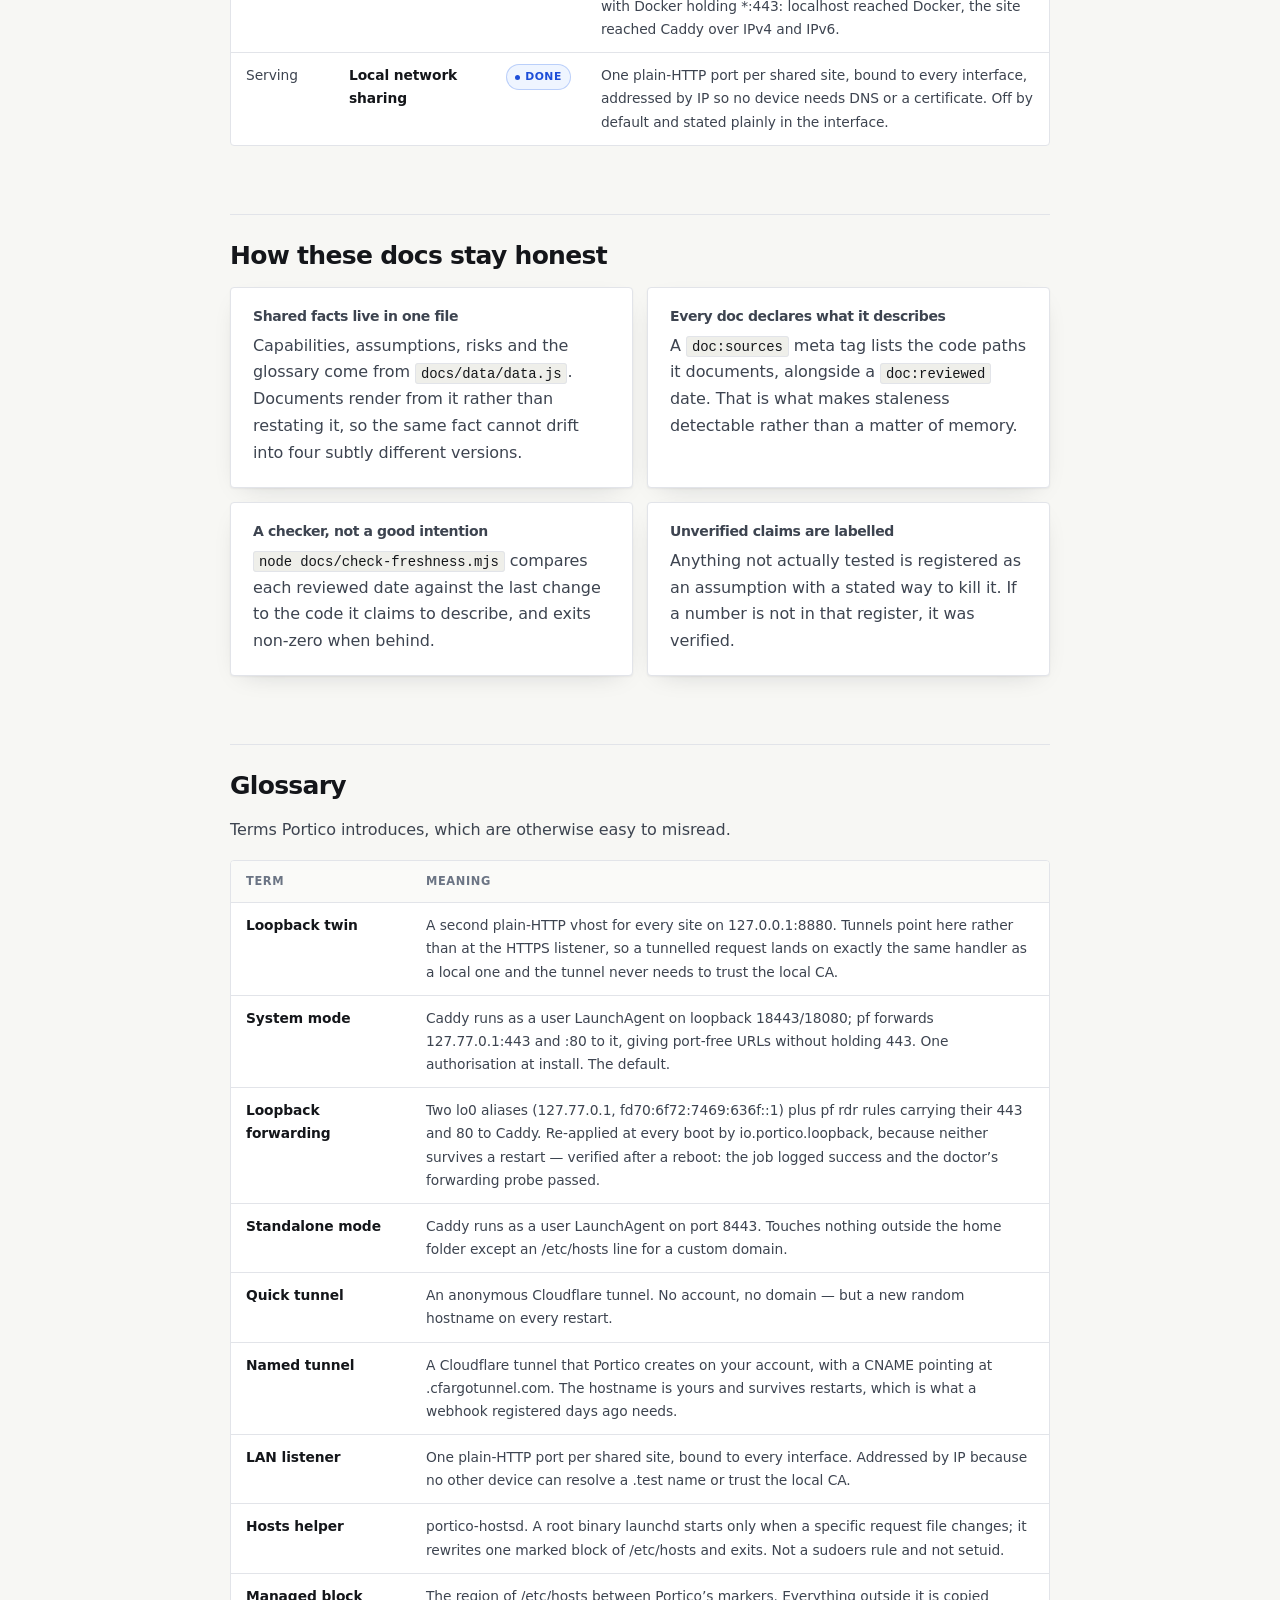
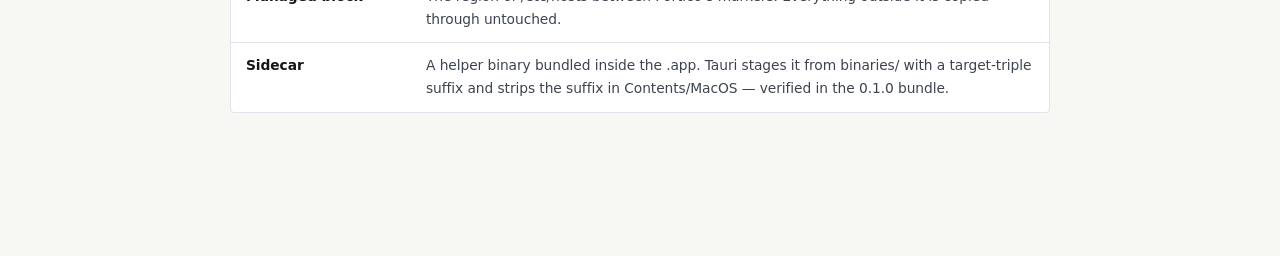
==== commit 6125cfef: "forward 80 and 443 via pf instead of binding them" ====
--- a/docs/index.html
+++ b/docs/index.html
@@ -99,7 +99,7 @@
   </table></div>
 </div>
 
-<script src="data/data.js?v=0.3"></script>
+<script src="data/data.js?v=0.5"></script>
 <script src="assets/docs.js?v=0.3"></script>
 <script>
 window.DKInit = function () {
--- a/docs/assets/docs.css
+++ b/docs/assets/docs.css
@@ -32,8 +32,8 @@
   --c1: #0E9E76; --c2: #6D4AE0; --c3: #2A6BC4; --c4: #B87A0B;
   --c5: #C7443F; --c6: #0E8C99; --c7: #8A5A2B; --c8: #7A8290;
 
-  --radius:   14px;
-  --radius-s: 9px;
+  --radius:   4px;
+  --radius-s: 3px;
   --shadow:   0 1px 2px rgba(18,22,30,.05), 0 8px 26px -14px rgba(18,22,30,.22);
   --shadow-l: 0 2px 4px rgba(18,22,30,.05), 0 22px 50px -26px rgba(18,22,30,.32);
 
@@ -71,7 +71,7 @@
 .d-top .spacer { flex: 1; }
 .d-btn {
   font: inherit; font-size: 12.5px; font-weight: 550;
-  padding: 6px 12px; border-radius: 8px; cursor: pointer;
+  padding: 6px 12px; border-radius: 3px; cursor: pointer;
   background: var(--surface); color: var(--ink-2);
   border: 1px solid var(--border); transition: .15s;
   display: inline-flex; align-items: center; gap: 6px;
@@ -87,7 +87,7 @@
 }
 .d-side .toc-h { font-size: 10.5px; font-weight: 700; letter-spacing: .1em; text-transform: uppercase; color: var(--faint); padding: 0 10px 10px; }
 .d-side a {
-  display: block; padding: 5px 10px; margin-bottom: 1px; border-radius: 7px;
+  display: block; padding: 5px 10px; margin-bottom: 1px; border-radius: 3px;
   font-size: 13.2px; line-height: 1.45; color: var(--muted);
   text-decoration: none; border-left: 2px solid transparent; transition: .12s;
 }
@@ -115,7 +115,7 @@
 code {
   font-family: var(--mono); font-size: .87em; padding: 1.5px 5px;
   background: var(--bg-alt); border: 1px solid var(--border);
-  border-radius: 5px; color: var(--ink);
+  border-radius: 3px; color: var(--ink);
 }
 pre {
   font-family: var(--mono); font-size: 12.6px; line-height: 1.6;
@@ -220,7 +220,7 @@
 }
 .shot-frame {
   position: relative;
-  border-radius: 14px;
+  border-radius: 4px;
   transform-style: preserve-3d;
   /* Flat and square at rest — the tilt is a response to the pointer, not the
      default state, so the shot still reads as a plain screenshot on arrival. */
